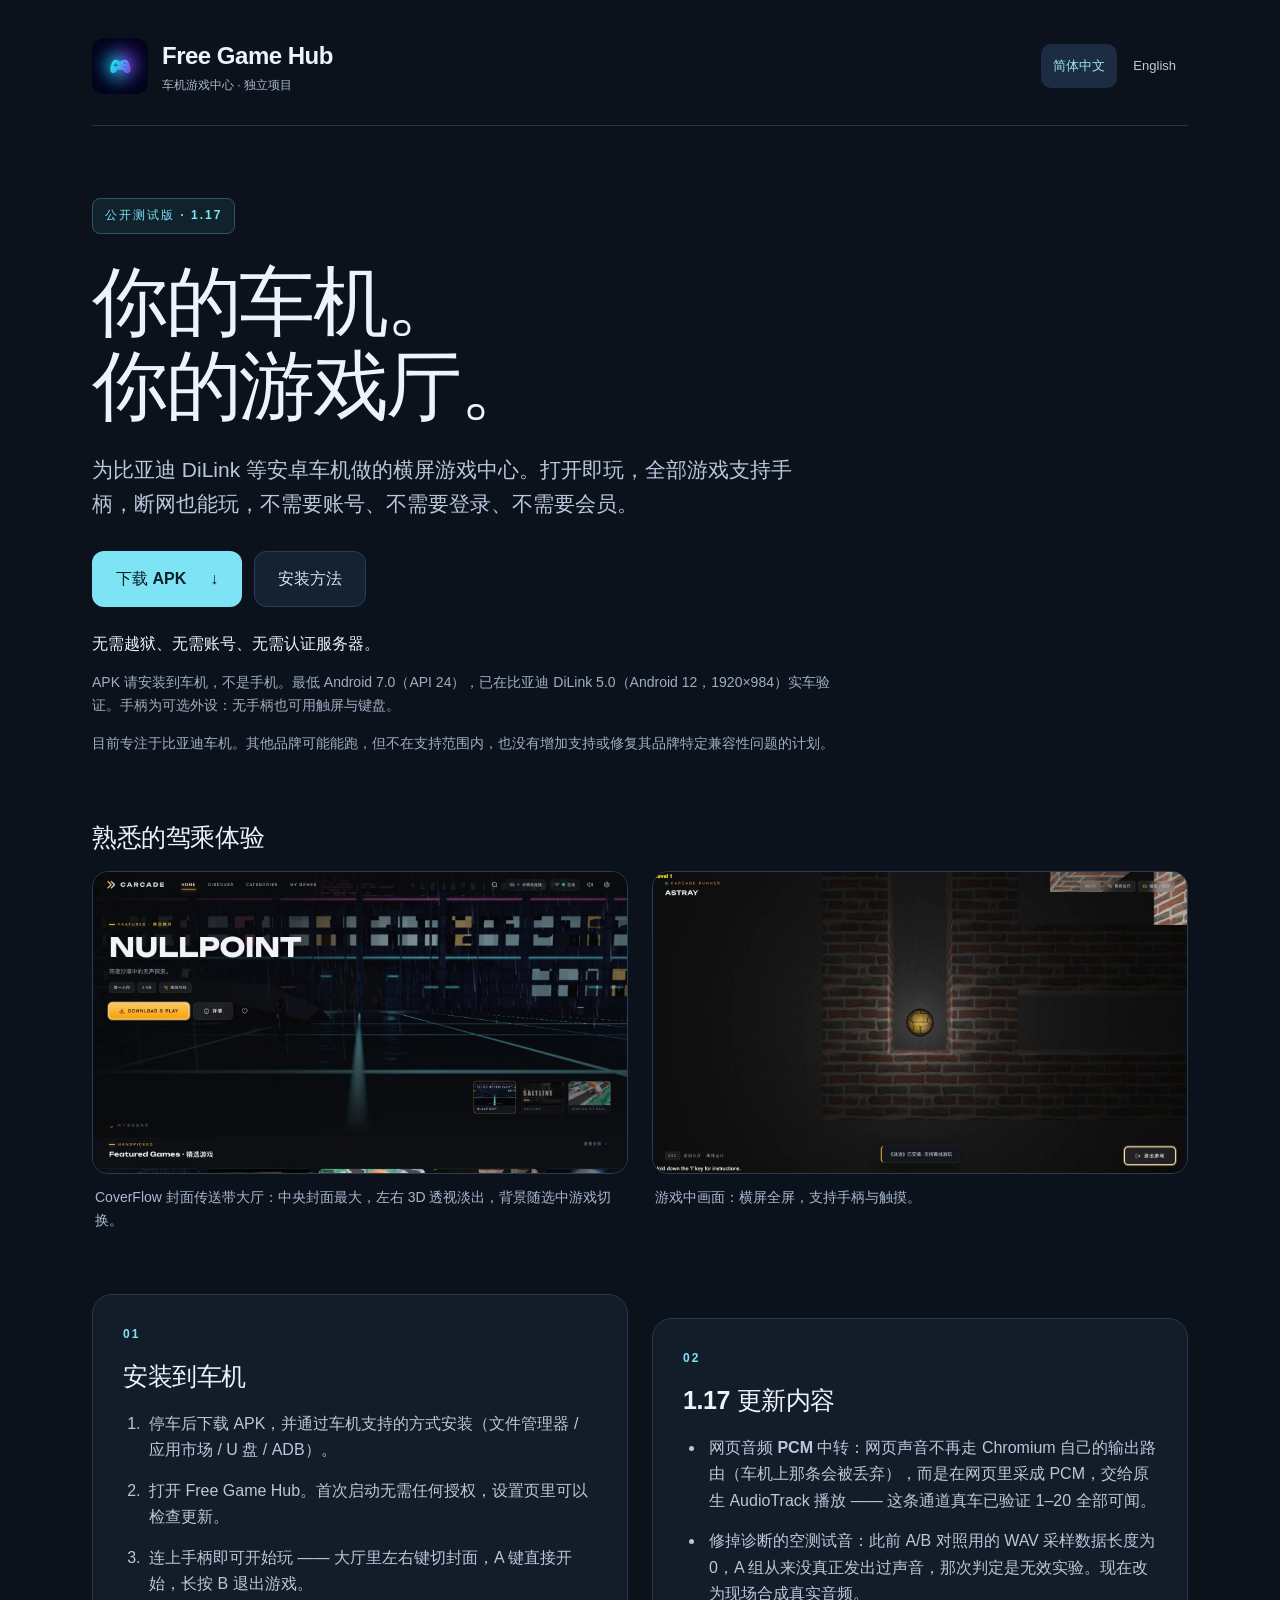
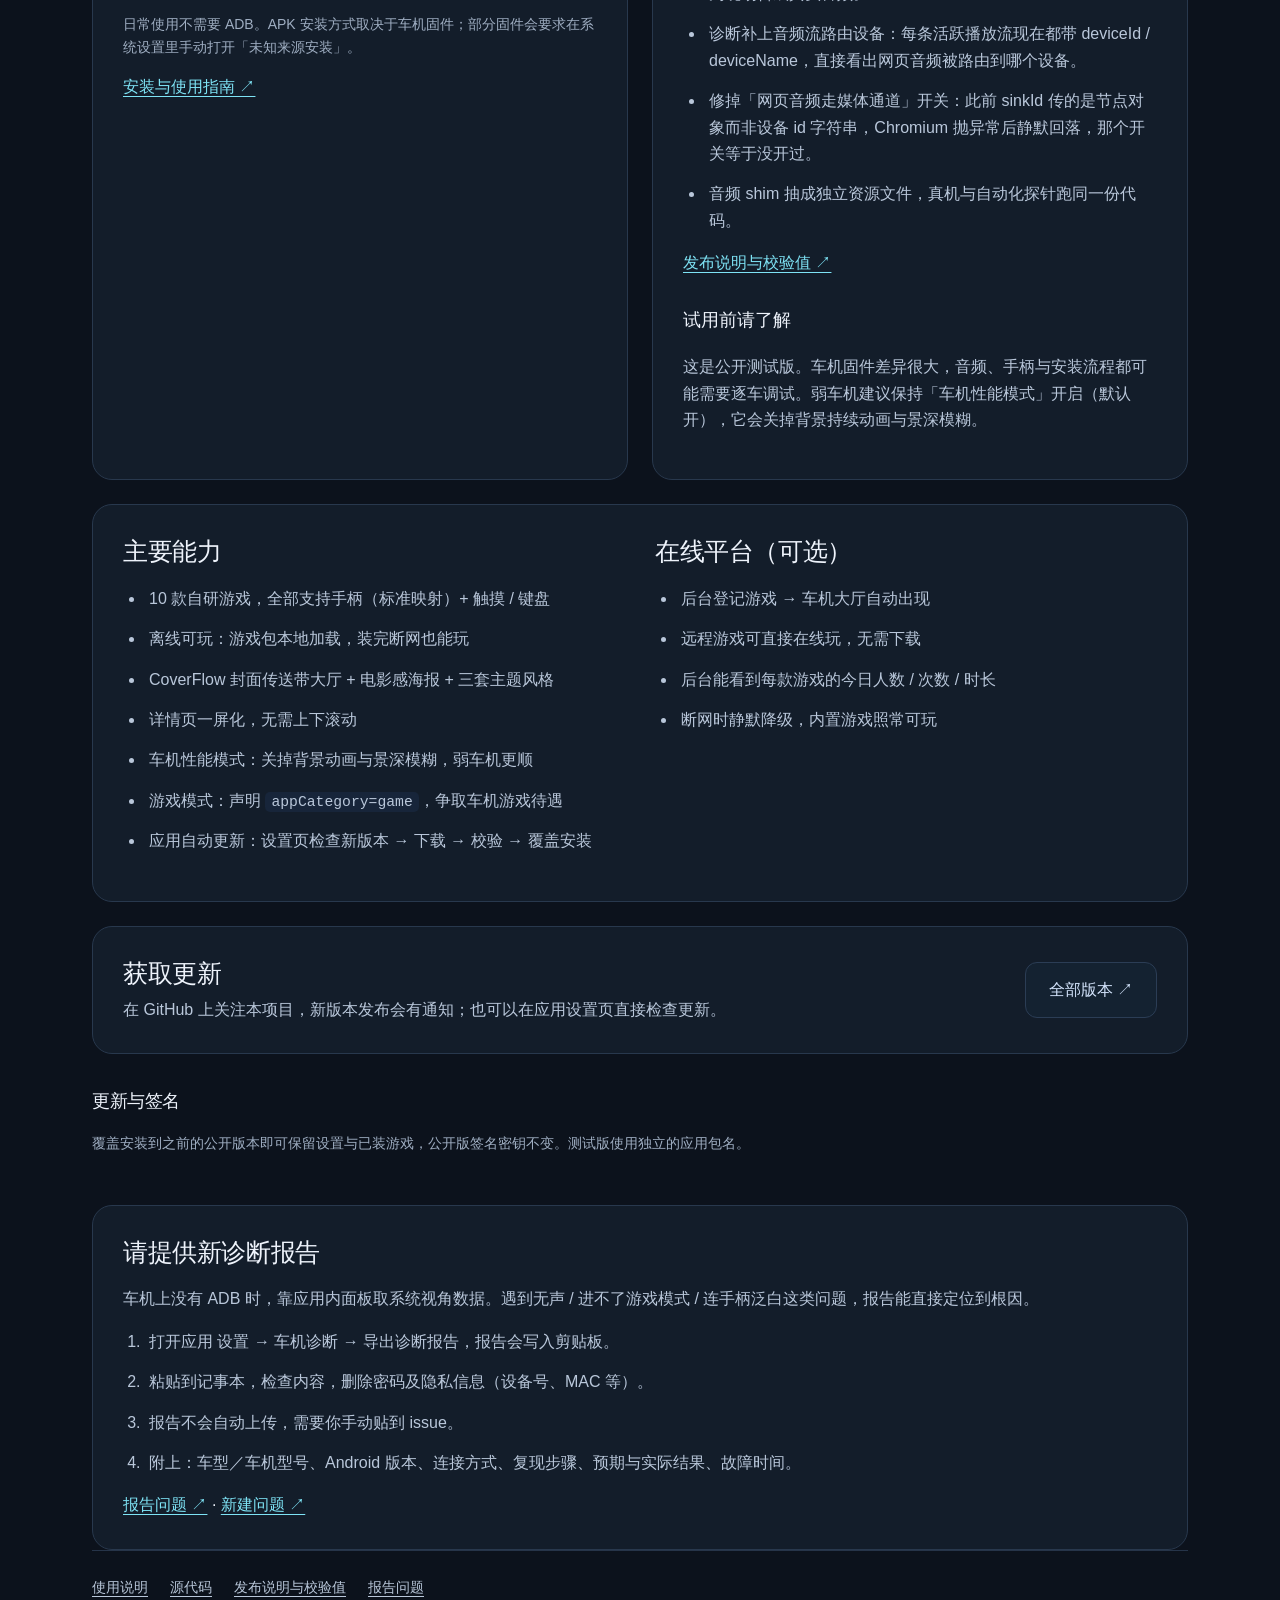
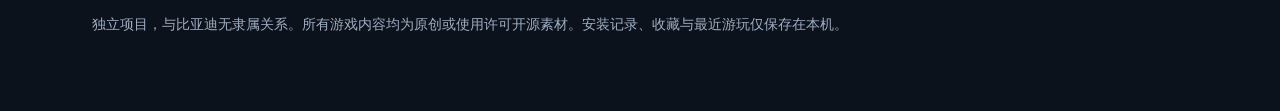
==== docs/index.html @ a425d10e "docs: 站点移到 docs/ 以启用 GitHub Pages（Pages 仅支持 / 或 /docs）" ====
<!doctype html>
<html lang="zh-Hans" dir="ltr">
<head>
<meta charset="utf-8">
<meta name="viewport" content="width=device-width,initial-scale=1">
<title>Free Game Hub · 车机游戏中心</title>
<meta name="description" content="Free Game Hub —— 比亚迪等安卓车机上的横屏游戏中心。打开即玩、全部支持手柄、离线可玩、无需登录。">
<meta name="theme-color" content="#0c121c">
<link rel="icon" href="assets/icon.png" type="image/png">
<link rel="stylesheet" href="assets/site.css">
<script src="assets/downloads.js" defer></script>
<link rel="canonical" href="https://hacksmo.github.io/free-game-hub/">
<meta property="og:title" content="Free Game Hub — 车机游戏中心">
<meta property="og:description" content="打开即玩。全部游戏支持手柄，离线可玩，无需账号。">
<meta property="og:image" content="https://hacksmo.github.io/free-game-hub/assets/lobby.webp">
<meta property="og:type" content="website">
</head>
<body><main>

<header>
  <a class="brand" href="./">
    <img src="assets/icon.png" width="56" height="56" alt="">
    <span><strong>Free Game Hub</strong><small>车机游戏中心 · 独立项目</small></span>
  </a>
  <nav class="languages" aria-label="语言">
    <a href="./" lang="zh-Hans" hreflang="zh-Hans" dir="auto" aria-current="page">简体中文</a>
    <a href="./en/" lang="en" hreflang="en" dir="auto">English</a>
  </nav>
</header>

<section class="hero">
  <div class="meta">
    <span class="badge">公开测试版 · <bdi id="ver">1.17</bdi></span>
  </div>
  <h1>你的车机。<br>你的游戏厅。</h1>
  <p class="intro">为比亚迪 DiLink 等安卓车机做的横屏游戏中心。打开即玩，全部游戏支持手柄，断网也能玩，不需要账号、不需要登录、不需要会员。</p>
  <div class="actions">
    <a class="button" id="dl" href="https://github.com/hacksmo/free-game-hub/releases/latest">下载 APK <span aria-hidden="true">↓</span></a>
    <a class="button secondary" href="#install">安装方法</a>
  </div>
  <p class="promise">无需越狱、无需账号、无需认证服务器。</p>
  <p class="note">APK 请安装到<strong>车机</strong>，不是手机。最低 Android 7.0（API 24），已在比亚迪 DiLink 5.0（Android 12，1920×984）实车验证。手柄为可选外设：无手柄也可用触屏与键盘。</p>
  <p class="note support-scope"><strong>目前专注于比亚迪车机。其他品牌可能能跑，但不在支持范围内，也没有增加支持或修复其品牌特定兼容性问题的计划。</strong></p>
</section>

<section class="gallery">
  <h2>熟悉的驾乘体验</h2>
  <div class="screens">
    <figure>
      <a href="assets/lobby.webp"><img src="assets/lobby.webp" width="1600" height="900" loading="lazy" alt="CoverFlow 封面传送带大厅：中央封面最大，左右 3D 透视淡出，背景随选中游戏切换。"></a>
      <figcaption>CoverFlow 封面传送带大厅：中央封面最大，左右 3D 透视淡出，背景随选中游戏切换。</figcaption>
    </figure>
    <figure>
      <a href="assets/game.webp"><img src="assets/game.webp" width="1600" height="900" loading="lazy" alt="游戏中画面：横屏全屏，支持手柄与触摸。"></a>
      <figcaption>游戏中画面：横屏全屏，支持手柄与触摸。</figcaption>
    </figure>
  </div>
</section>

<div class="grid">
  <section class="card" id="install">
    <span class="eyebrow">01</span>
    <h2>安装到车机</h2>
    <ol>
      <li>停车后下载 APK，并通过车机支持的方式安装（文件管理器 / 应用市场 / U 盘 / ADB）。</li>
      <li>打开 Free Game Hub。首次启动无需任何授权，设置页里可以检查更新。</li>
      <li>连上手柄即可开始玩 —— 大厅里左右键切封面，A 键直接开始，长按 B 退出游戏。</li>
    </ol>
    <p class="note">日常使用不需要 ADB。APK 安装方式取决于车机固件；部分固件会要求在系统设置里手动打开「未知来源安装」。</p>
    <a href="https://github.com/hacksmo/free-game-hub#下载与安装">安装与使用指南 ↗</a>
  </section>

  <section class="card">
    <span class="eyebrow">02</span>
    <h2>1.17 更新内容</h2>
    <ul>
      <li><strong>网页音频 PCM 中转</strong>：网页声音不再走 Chromium 自己的输出路由（车机上那条会被丢弃），而是在网页里采成 PCM，交给原生 AudioTrack 播放 —— 这条通道真车已验证 1–20 全部可闻。</li>
      <li><strong>修掉诊断的空测试音</strong>：此前 A/B 对照用的 WAV 采样数据长度为 0，A 组从来没真正发出过声音，那次判定是无效实验。现在改为现场合成真实音频。</li>
      <li><strong>诊断补上音频流路由设备</strong>：每条活跃播放流现在都带 deviceId / deviceName，直接看出网页音频被路由到哪个设备。</li>
      <li><strong>修掉「网页音频走媒体通道」开关</strong>：此前 sinkId 传的是节点对象而非设备 id 字符串，Chromium 抛异常后静默回落，那个开关等于没开过。</li>
      <li>音频 shim 抽成独立资源文件，真机与自动化探针跑同一份代码。</li>
    </ul>
    <a href="https://github.com/hacksmo/free-game-hub/releases/tag/v1.17">发布说明与校验值 ↗</a>
    <h3>试用前请了解</h3>
    <p>这是公开测试版。车机固件差异很大，音频、手柄与安装流程都可能需要逐车调试。弱车机建议保持「车机性能模式」开启（默认开），它会关掉背景持续动画与景深模糊。</p>
  </section>
</div>

<section class="card">
  <div class="grid2">
    <div>
      <h2>主要能力</h2>
      <ul>
        <li>10 款自研游戏，全部支持手柄（标准映射）+ 触摸 / 键盘</li>
        <li>离线可玩：游戏包本地加载，装完断网也能玩</li>
        <li>CoverFlow 封面传送带大厅 + 电影感海报 + 三套主题风格</li>
        <li>详情页一屏化，无需上下滚动</li>
        <li>车机性能模式：关掉背景动画与景深模糊，弱车机更顺</li>
        <li>游戏模式：声明 <code>appCategory=game</code>，争取车机游戏待遇</li>
        <li>应用自动更新：设置页检查新版本 → 下载 → 校验 → 覆盖安装</li>
      </ul>
    </div>
    <div>
      <h2>在线平台（可选）</h2>
      <ul>
        <li>后台登记游戏 → 车机大厅自动出现</li>
        <li>远程游戏可直接在线玩，无需下载</li>
        <li>后台能看到每款游戏的今日人数 / 次数 / 时长</li>
        <li>断网时静默降级，内置游戏照常可玩</li>
      </ul>
    </div>
  </div>
</section>

<section class="card updates">
  <div>
    <h2>获取更新</h2>
    <p>在 GitHub 上关注本项目，新版本发布会有通知；也可以在应用设置页直接检查更新。</p>
  </div>
  <a class="button secondary" href="https://github.com/hacksmo/free-game-hub/releases">全部版本 ↗</a>
</section>

<section class="signing">
  <h2>更新与签名</h2>
  <p>覆盖安装到之前的公开版本即可保留设置与已装游戏，公开版签名密钥不变。测试版使用独立的应用包名。</p>
</section>

<section class="card">
  <h2>请提供新诊断报告</h2>
  <p>车机上没有 ADB 时，靠应用内面板取系统视角数据。遇到无声 / 进不了游戏模式 / 连手柄泛白这类问题，报告能直接定位到根因。</p>
  <ol>
    <li>打开应用 <strong>设置 → 车机诊断 → 导出诊断报告</strong>，报告会写入剪贴板。</li>
    <li>粘贴到记事本，检查内容，<strong>删除密码及隐私信息</strong>（设备号、MAC 等）。</li>
    <li>报告不会自动上传，需要你手动贴到 issue。</li>
    <li>附上：车型／车机型号、Android 版本、连接方式、复现步骤、预期与实际结果、故障时间。</li>
  </ol>
  <a href="https://github.com/hacksmo/free-game-hub/issues">报告问题 ↗</a> · <a href="https://github.com/hacksmo/free-game-hub/issues/new">新建问题 ↗</a>
</section>

<footer>
  <nav>
    <a href="https://github.com/hacksmo/free-game-hub/blob/main/README.md">使用说明</a>
    <a href="https://github.com/hacksmo/free-game-hub">源代码</a>
    <a href="https://github.com/hacksmo/free-game-hub/releases/tag/v1.17">发布说明与校验值</a>
    <a href="https://github.com/hacksmo/free-game-hub/issues">报告问题</a>
  </nav>
  <p>独立项目，与比亚迪无隶属关系。所有游戏内容均为原创或使用许可开源素材。安装记录、收藏与最近游玩仅保存在本机。</p>
</footer>

</main></body></html>
---- docs/assets/site.css ----
/* Free Game Hub 站点样式 —— 参考 DiPlay 的深色单页风格，但配色走项目的霓虹街机主题。 */

:root {
  color-scheme: dark;
  font-family: Inter, -apple-system, BlinkMacSystemFont, "Segoe UI", "PingFang SC",
               "Microsoft YaHei", Arial, sans-serif;
  background: #0c121c;
  color: #eef3fb;
  font-synthesis: none;
}

* { box-sizing: border-box; }
html { scroll-behavior: smooth; }
body { margin: 0; line-height: 1.65; }

main { max-width: 1160px; margin: auto; padding: 36px 32px; }

a { color: #7ee3f5; text-underline-offset: 4px; }
a:focus-visible { outline: 3px solid #7ee3f5; outline-offset: 5px; }

/* ---- 页头 ---- */
header {
  display: flex; align-items: center; justify-content: space-between;
  gap: 24px; flex-wrap: wrap;
  padding-bottom: 30px; border-bottom: 1px solid #263449;
}
.brand { display: flex; align-items: center; gap: 14px; text-decoration: none; color: inherit; }
.brand img { border-radius: 12px; }
.brand strong { font-size: 24px; letter-spacing: -.5px; }
.brand small { display: block; color: #a8b7cb; font-size: 12px; }
.languages { display: flex; flex-wrap: wrap; gap: 4px; }
.languages a {
  font-size: 13px; min-height: 44px; display: flex; align-items: center;
  padding: 8px 12px; border-radius: 10px; text-decoration: none; color: #bdcadd;
}
.languages a[aria-current] { background: #1b2c43; color: #9fe8f7; }

/* ---- 首屏 ---- */
.hero { padding: 72px 0 52px; max-width: 850px; }
.badge, .eyebrow { font-size: 12px; font-weight: 700; letter-spacing: 2px; color: #7ee3f5; }
.badge { padding: 7px 12px; background: #10222c; border: 1px solid #2c5566; border-radius: 8px; }

h1 { font-size: clamp(40px, 6.5vw, 76px); line-height: 1.1; letter-spacing: -2.5px; margin: 26px 0; }
h2 { font-size: 25px; line-height: 1.3; letter-spacing: -.4px; margin: 0 0 18px; }
h3 { font-size: 18px; margin-top: 30px; }
.intro { font-size: 21px; line-height: 1.6; color: #b9c7db; max-width: 740px; }

.actions { display: flex; gap: 12px; flex-wrap: wrap; margin: 30px 0 24px; }
.button {
  display: inline-flex; align-items: center; justify-content: center; gap: 24px;
  background: #7ee3f5; color: #08222a; border: 1px solid transparent;
  border-radius: 12px; padding: 14px 23px; min-height: 52px;
  text-decoration: none; font-weight: 650;
}
.button:hover { background: #a2edfa; }
.button.secondary { background: #142231; border-color: #2b3d55; color: #d4e4fc; }
.button.secondary:hover { background: #1d3145; }

.promise { font-size: 16px; font-weight: 600; margin-bottom: 8px; }
.note { font-size: 14px; color: #9faec2; max-width: 760px; }
code {
  font-family: ui-monospace, Menlo, Consolas, monospace;
  font-size: .92em; background: #17253a; padding: 2px 6px; border-radius: 5px;
}

/* ---- 截图 ---- */
.gallery { margin-bottom: 50px; }
.screens { display: grid; grid-template-columns: 1fr 1fr; gap: 24px; }
figure { margin: 0; min-width: 0; }
figure img {
  width: 100%; height: auto; display: block;
  border: 1px solid #2c3d53; border-radius: 16px; background: #121b29;
}
figcaption { font-size: 14px; color: #a8b8ce; padding: 12px 3px; }

/* ---- 卡片 ---- */
.grid { display: grid; grid-template-columns: 1fr 1fr; gap: 24px; }
.grid2 { display: grid; grid-template-columns: 1fr 1fr; gap: 30px; }
.card { background: #131d2a; border: 1px solid #28384d; border-radius: 20px; padding: 30px; }
.card + .card, .grid + .card, .card + .grid { margin-top: 24px; }
.eyebrow { display: block; margin-bottom: 16px; }

li { padding-inline-start: 4px; margin-bottom: 14px; }
ol, ul { padding-inline-start: 22px; color: #b9c7da; }
.card p { color: #b9c7da; }
.card p.note { color: #9faec2; }
/* 完整诊断 URL 在窄屏也要能读 */
.card p { overflow-wrap: anywhere; }

/* ---- 更新条 ---- */
.updates { display: flex; align-items: center; justify-content: space-between; gap: 28px; margin-top: 24px; }
.updates h2 { margin-bottom: 8px; }
.updates p { margin: 0; }
.updates .button { flex-shrink: 0; }

/* ---- 签名与页脚 ---- */
.signing { padding: 36px 0; max-width: 900px; }
.signing h2 { font-size: 18px; }
.signing p, footer { font-size: 14px; color: #9faec2; }
footer { border-top: 1px solid #263449; padding: 25px 0; }
footer nav { display: flex; flex-wrap: wrap; gap: 22px; }
footer a { color: #b9c7da; }

/* ---- 版本号旁的下载量 ---- */
.meta { display: flex; flex-wrap: wrap; align-items: center; gap: 10px; }
.downloads {
  font-size: 13px; color: #b9c7db; padding: 6px 12px;
  border: 1px solid #263449; border-radius: 8px;
}
.downloads bdi { color: #eef3fb; font-weight: 700; font-variant-numeric: tabular-nums; }

@media (max-width: 700px) {
  main { padding: 24px 20px; }
  .hero { padding: 42px 0 30px; }
  h1 { letter-spacing: -1px; }
  .intro { font-size: 18px; }
  .screens, .grid, .grid2 { grid-template-columns: 1fr; }
  .card { padding: 24px; }
  .updates { align-items: flex-start; flex-direction: column; }
  header { gap: 18px; }
  .languages a { padding: 8px 10px; }
  .gallery { margin-bottom: 32px; }
}

@media (prefers-reduced-motion: reduce) {
  html { scroll-behavior: auto; }
}
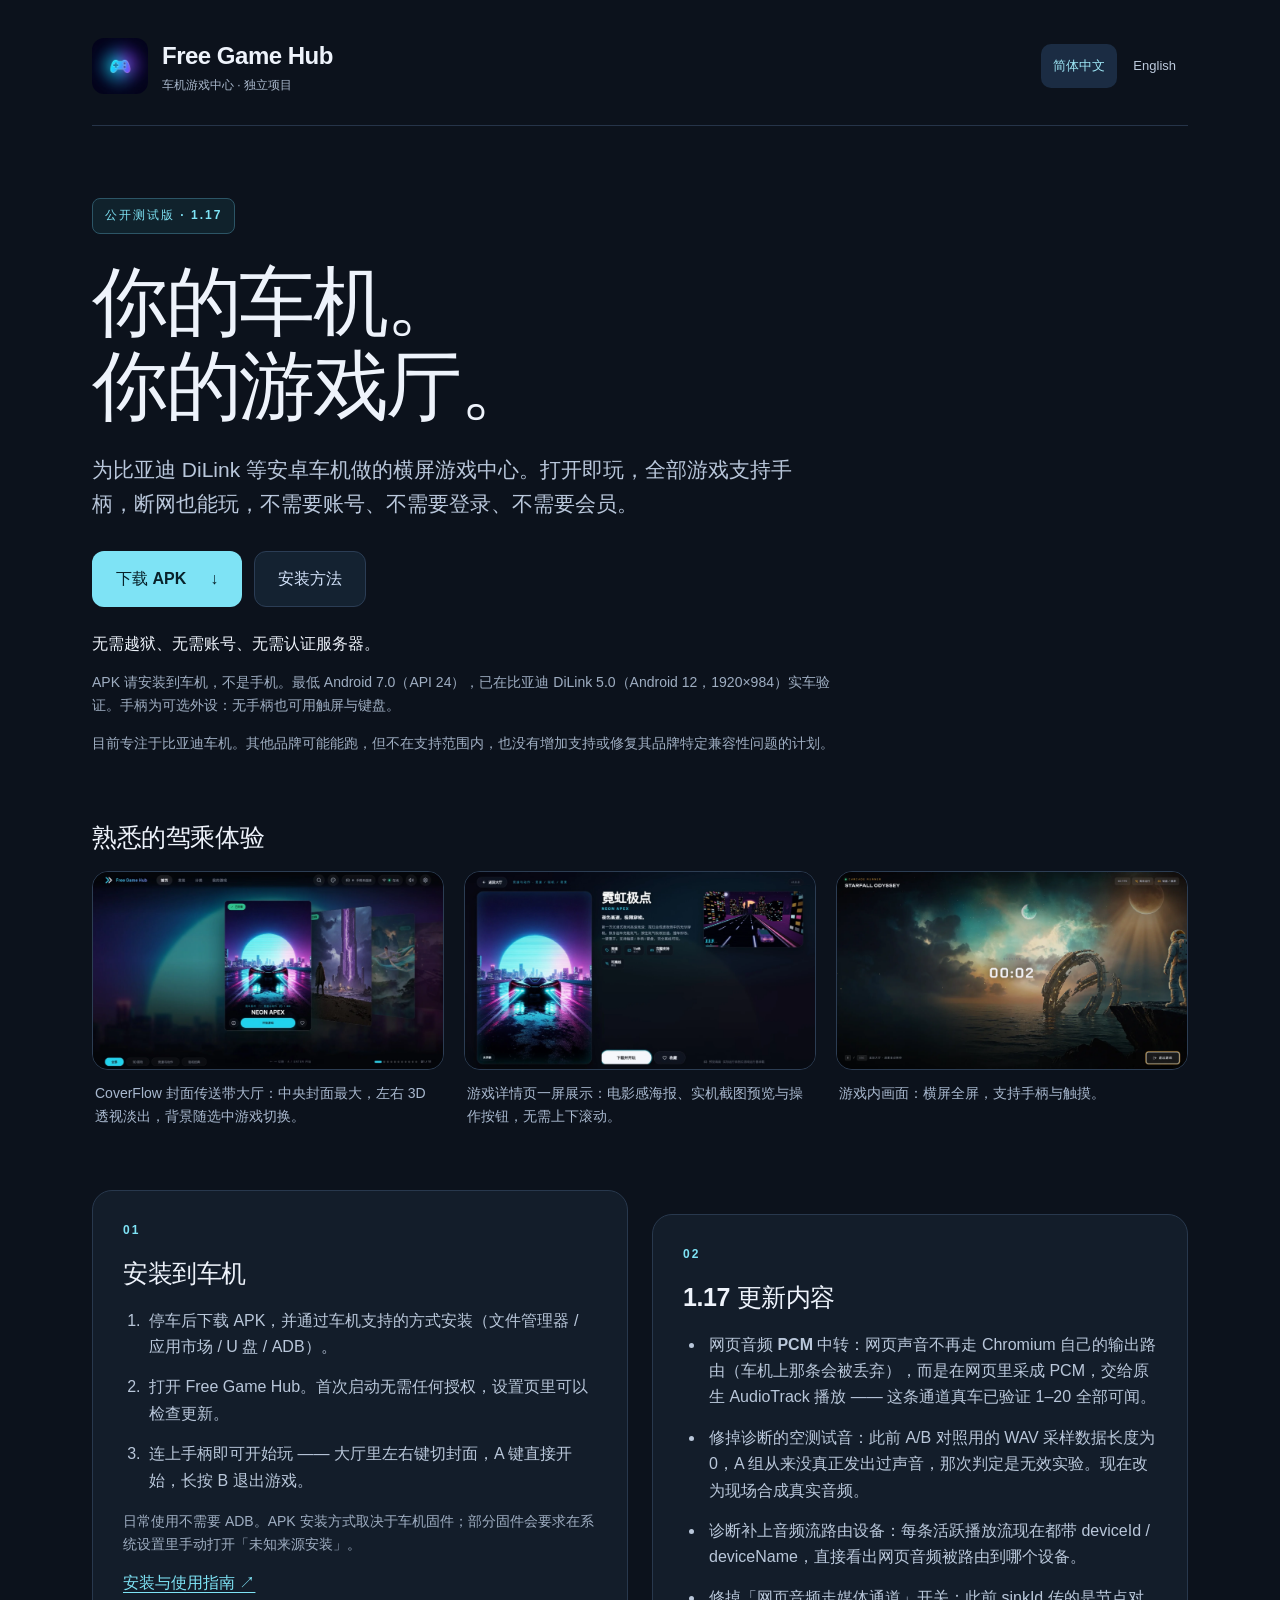
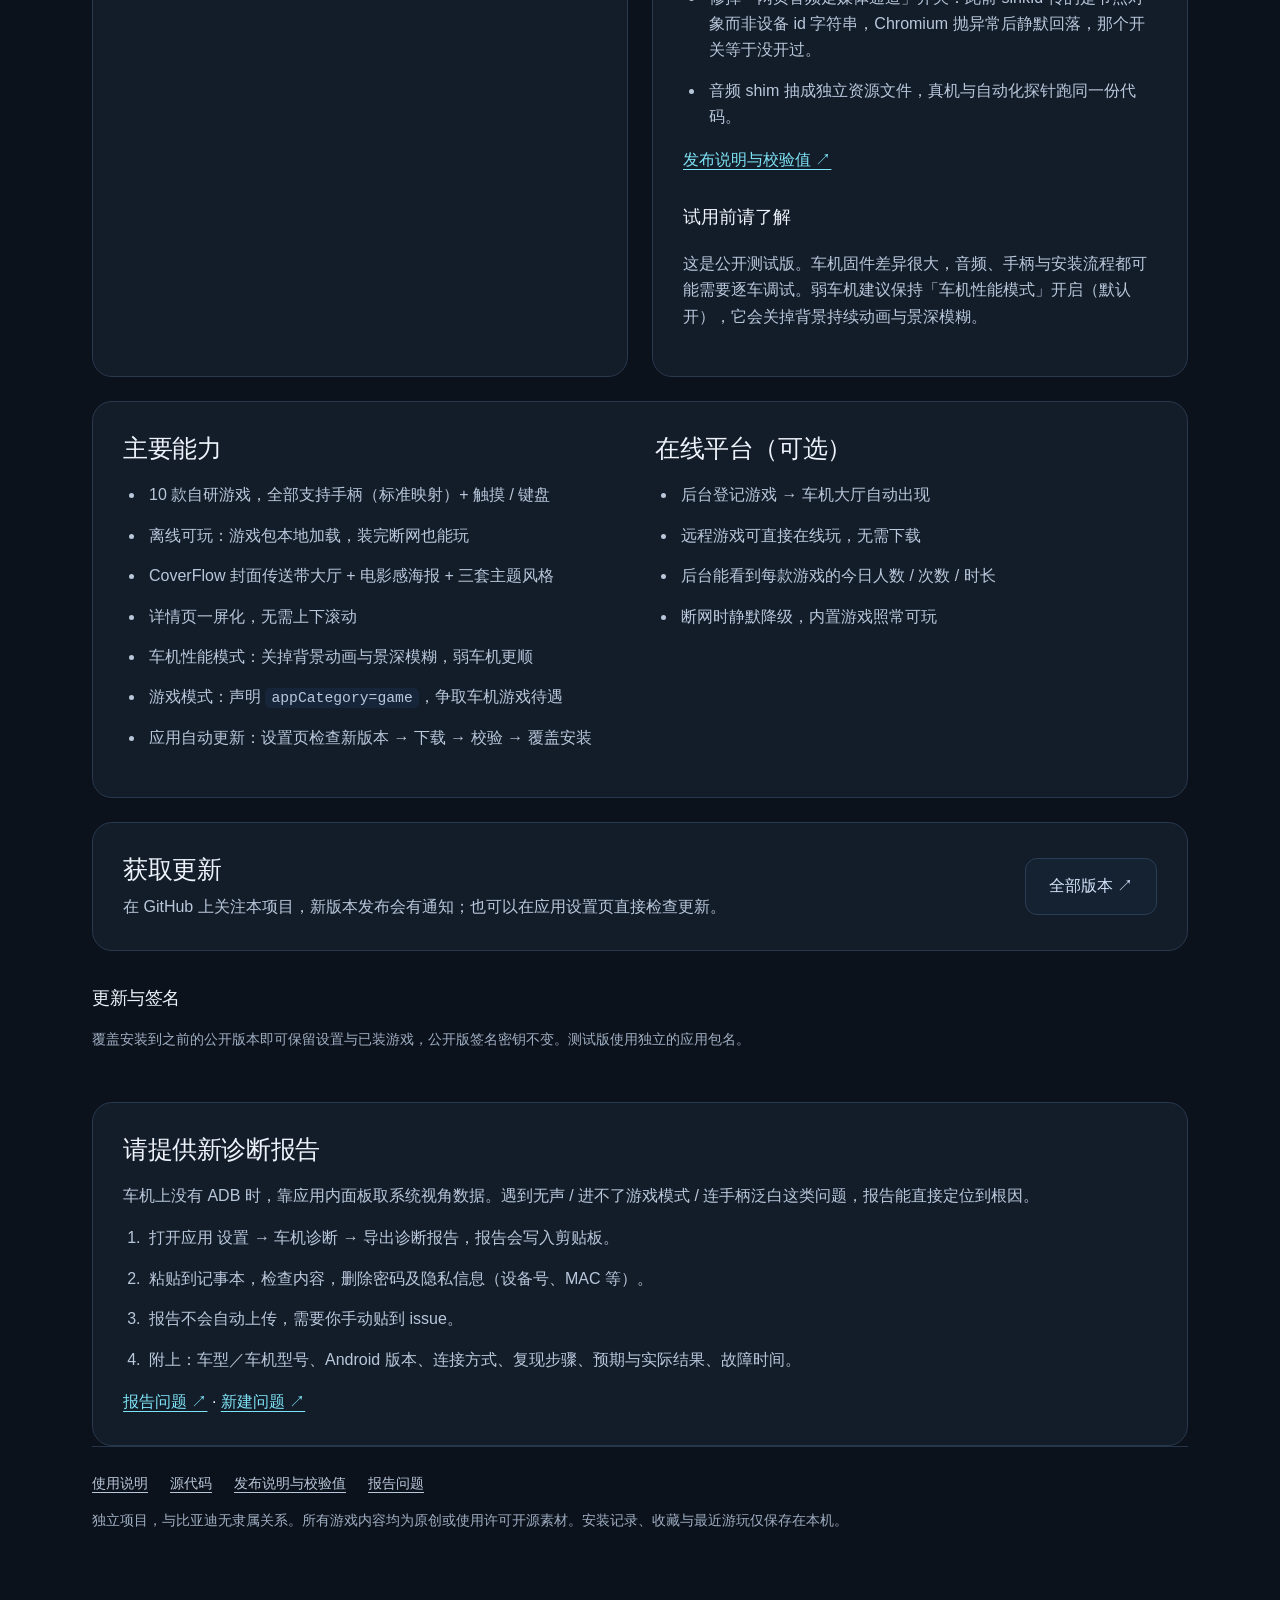
==== commit 24d15ab5: "docs(站点): 换成最漂亮的三张实机图（大厅传送带/霓虹极点详情页/游戏内画面） - 大厅改用 v16-lobby-neon：NEON APEX 中央封面 + 两侧 3D 透视 + 背景光晕 - " ====
--- a/docs/index.html
+++ b/docs/index.html
@@ -47,12 +47,16 @@
   <h2>熟悉的驾乘体验</h2>
   <div class="screens">
     <figure>
-      <a href="assets/lobby.webp"><img src="assets/lobby.webp" width="1600" height="900" loading="lazy" alt="CoverFlow 封面传送带大厅：中央封面最大，左右 3D 透视淡出，背景随选中游戏切换。"></a>
+      <a href="assets/lobby.webp"><img src="assets/lobby.webp" width="1800" height="1013" loading="lazy" alt="CoverFlow 封面传送带大厅：中央封面最大，左右 3D 透视淡出，背景随选中游戏切换。"></a>
       <figcaption>CoverFlow 封面传送带大厅：中央封面最大，左右 3D 透视淡出，背景随选中游戏切换。</figcaption>
     </figure>
     <figure>
-      <a href="assets/game.webp"><img src="assets/game.webp" width="1600" height="900" loading="lazy" alt="游戏中画面：横屏全屏，支持手柄与触摸。"></a>
-      <figcaption>游戏中画面：横屏全屏，支持手柄与触摸。</figcaption>
+      <a href="assets/detail.webp"><img src="assets/detail.webp" width="1800" height="1013" loading="lazy" alt="游戏详情页一屏展示：电影感海报、实机截图预览与操作按钮，无需上下滚动。"></a>
+      <figcaption>游戏详情页一屏展示：电影感海报、实机截图预览与操作按钮，无需上下滚动。</figcaption>
+    </figure>
+    <figure>
+      <a href="assets/game.webp"><img src="assets/game.webp" width="1800" height="1013" loading="lazy" alt="游戏内画面：横屏全屏，支持手柄与触摸。"></a>
+      <figcaption>游戏内画面：横屏全屏，支持手柄与触摸。</figcaption>
     </figure>
   </div>
 </section>
--- a/docs/assets/site.css
+++ b/docs/assets/site.css
@@ -65,7 +65,8 @@
 
 /* ---- 截图 ---- */
 .gallery { margin-bottom: 50px; }
-.screens { display: grid; grid-template-columns: 1fr 1fr; gap: 24px; }
+/* 三张图并排：大厅 / 详情页 / 游戏内 */
+.screens { display: grid; grid-template-columns: repeat(3, 1fr); gap: 20px; }
 figure { margin: 0; min-width: 0; }
 figure img {
   width: 100%; height: auto; display: block;
@@ -109,6 +110,12 @@
 }
 .downloads bdi { color: #eef3fb; font-weight: 700; font-variant-numeric: tabular-nums; }
 
+/* 中屏：截图改两列（大厅那张仍占满整行，它是主视觉） */
+@media (max-width: 980px) {
+  .screens { grid-template-columns: 1fr 1fr; }
+  .screens figure:first-child { grid-column: 1 / -1; }
+}
+
 @media (max-width: 700px) {
   main { padding: 24px 20px; }
   .hero { padding: 42px 0 30px; }
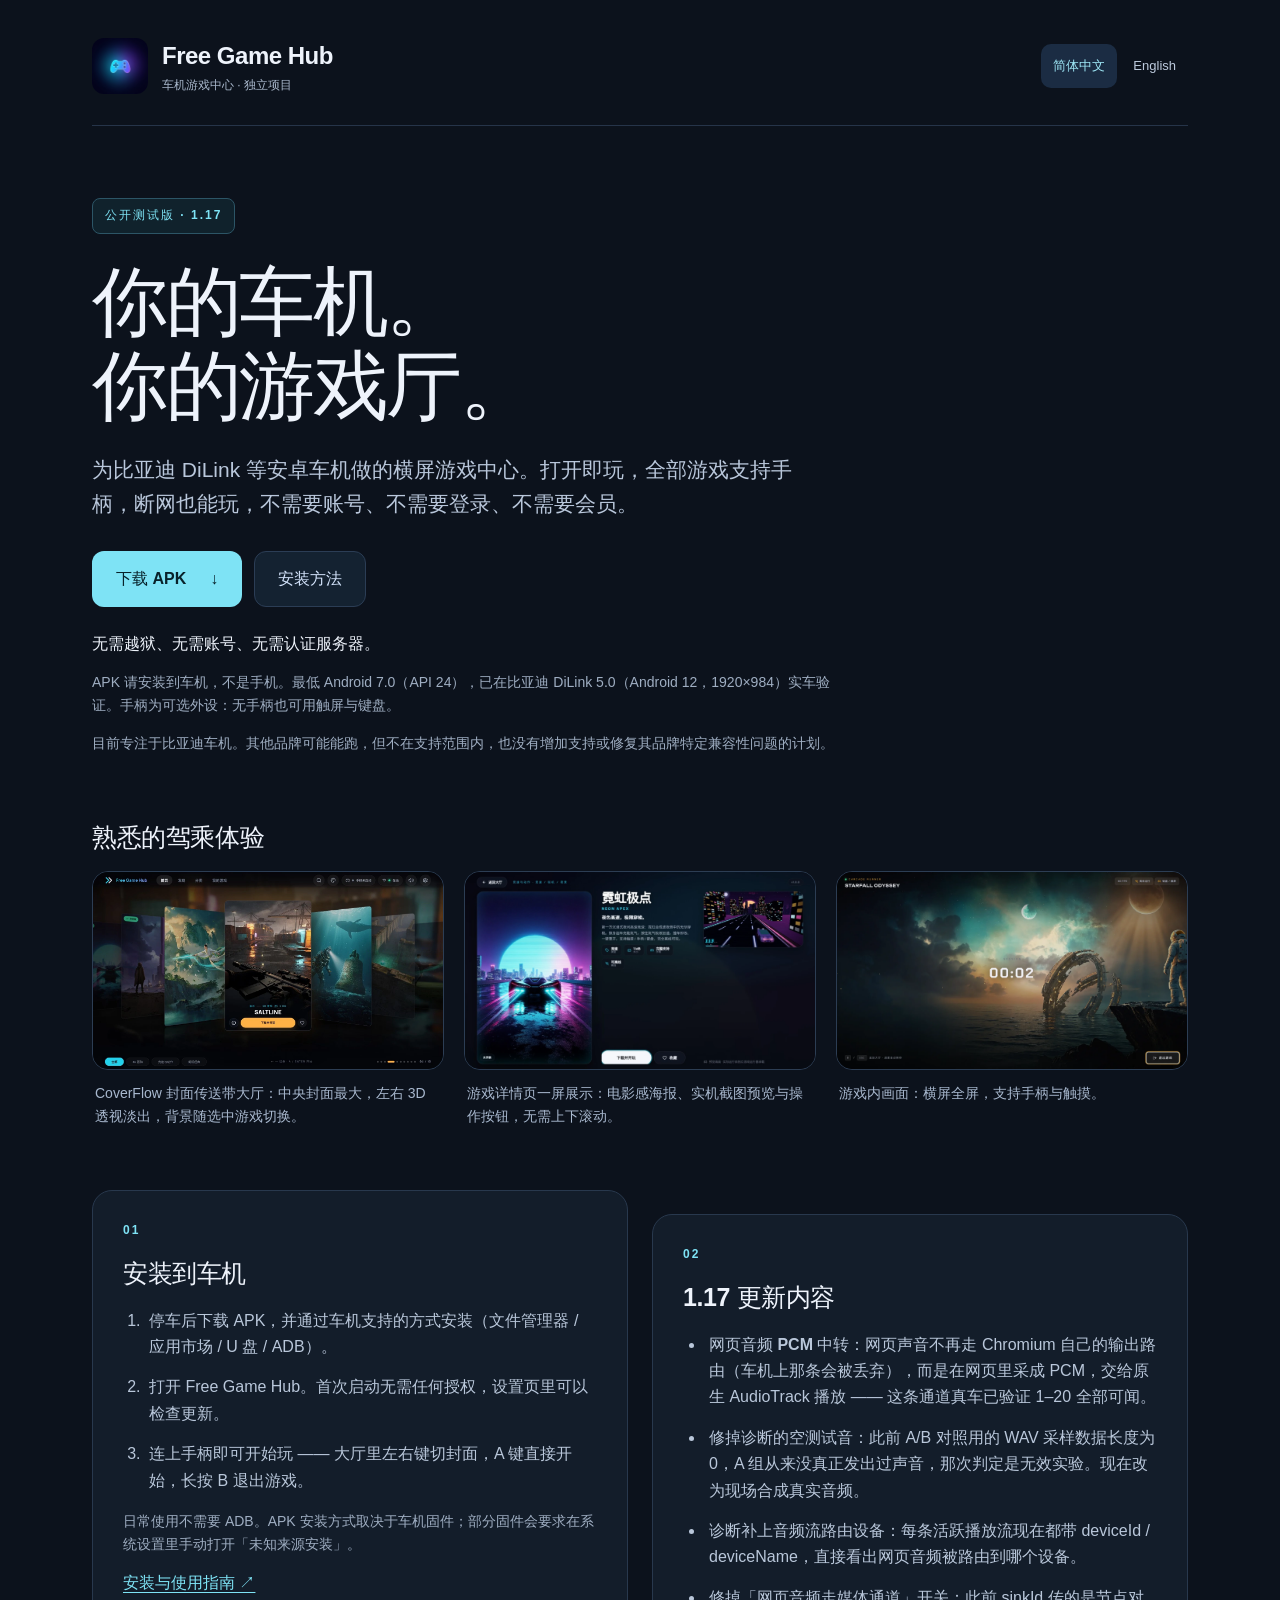
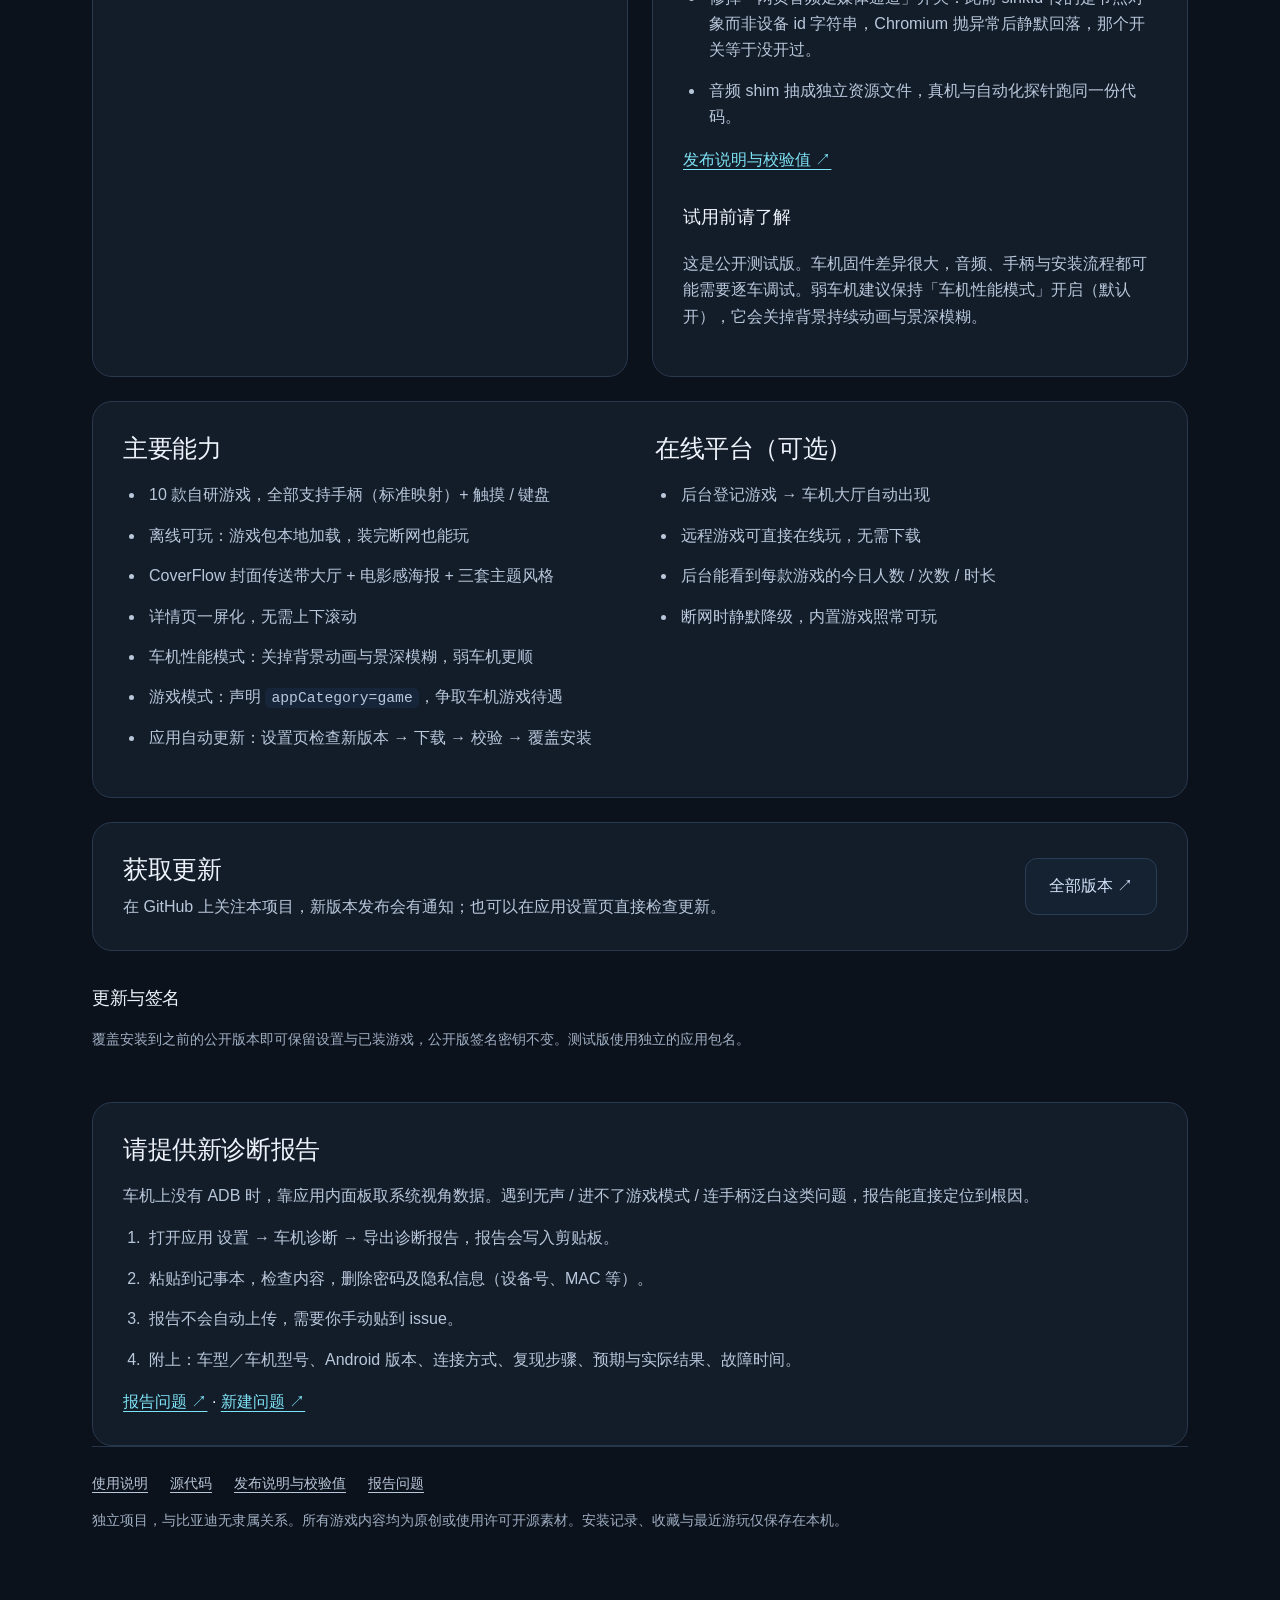
==== commit 2a65fc67: "docs(站点): 大厅图换成中心卡片居中、左右对称的 CoverFlow 构图 原图 NEON APEX 偏左，右侧卡片多、左侧空，视觉不平衡。 改用 cf-switched：SALTLINE 正中" ====
--- a/docs/index.html
+++ b/docs/index.html
@@ -47,7 +47,7 @@
   <h2>熟悉的驾乘体验</h2>
   <div class="screens">
     <figure>
-      <a href="assets/lobby.webp"><img src="assets/lobby.webp" width="1800" height="1013" loading="lazy" alt="CoverFlow 封面传送带大厅：中央封面最大，左右 3D 透视淡出，背景随选中游戏切换。"></a>
+      <a href="assets/lobby.webp"><img src="assets/lobby.webp" width="1280" height="720" loading="lazy" alt="CoverFlow 封面传送带大厅：中央封面最大，左右 3D 透视淡出，背景随选中游戏切换。"></a>
       <figcaption>CoverFlow 封面传送带大厅：中央封面最大，左右 3D 透视淡出，背景随选中游戏切换。</figcaption>
     </figure>
     <figure>
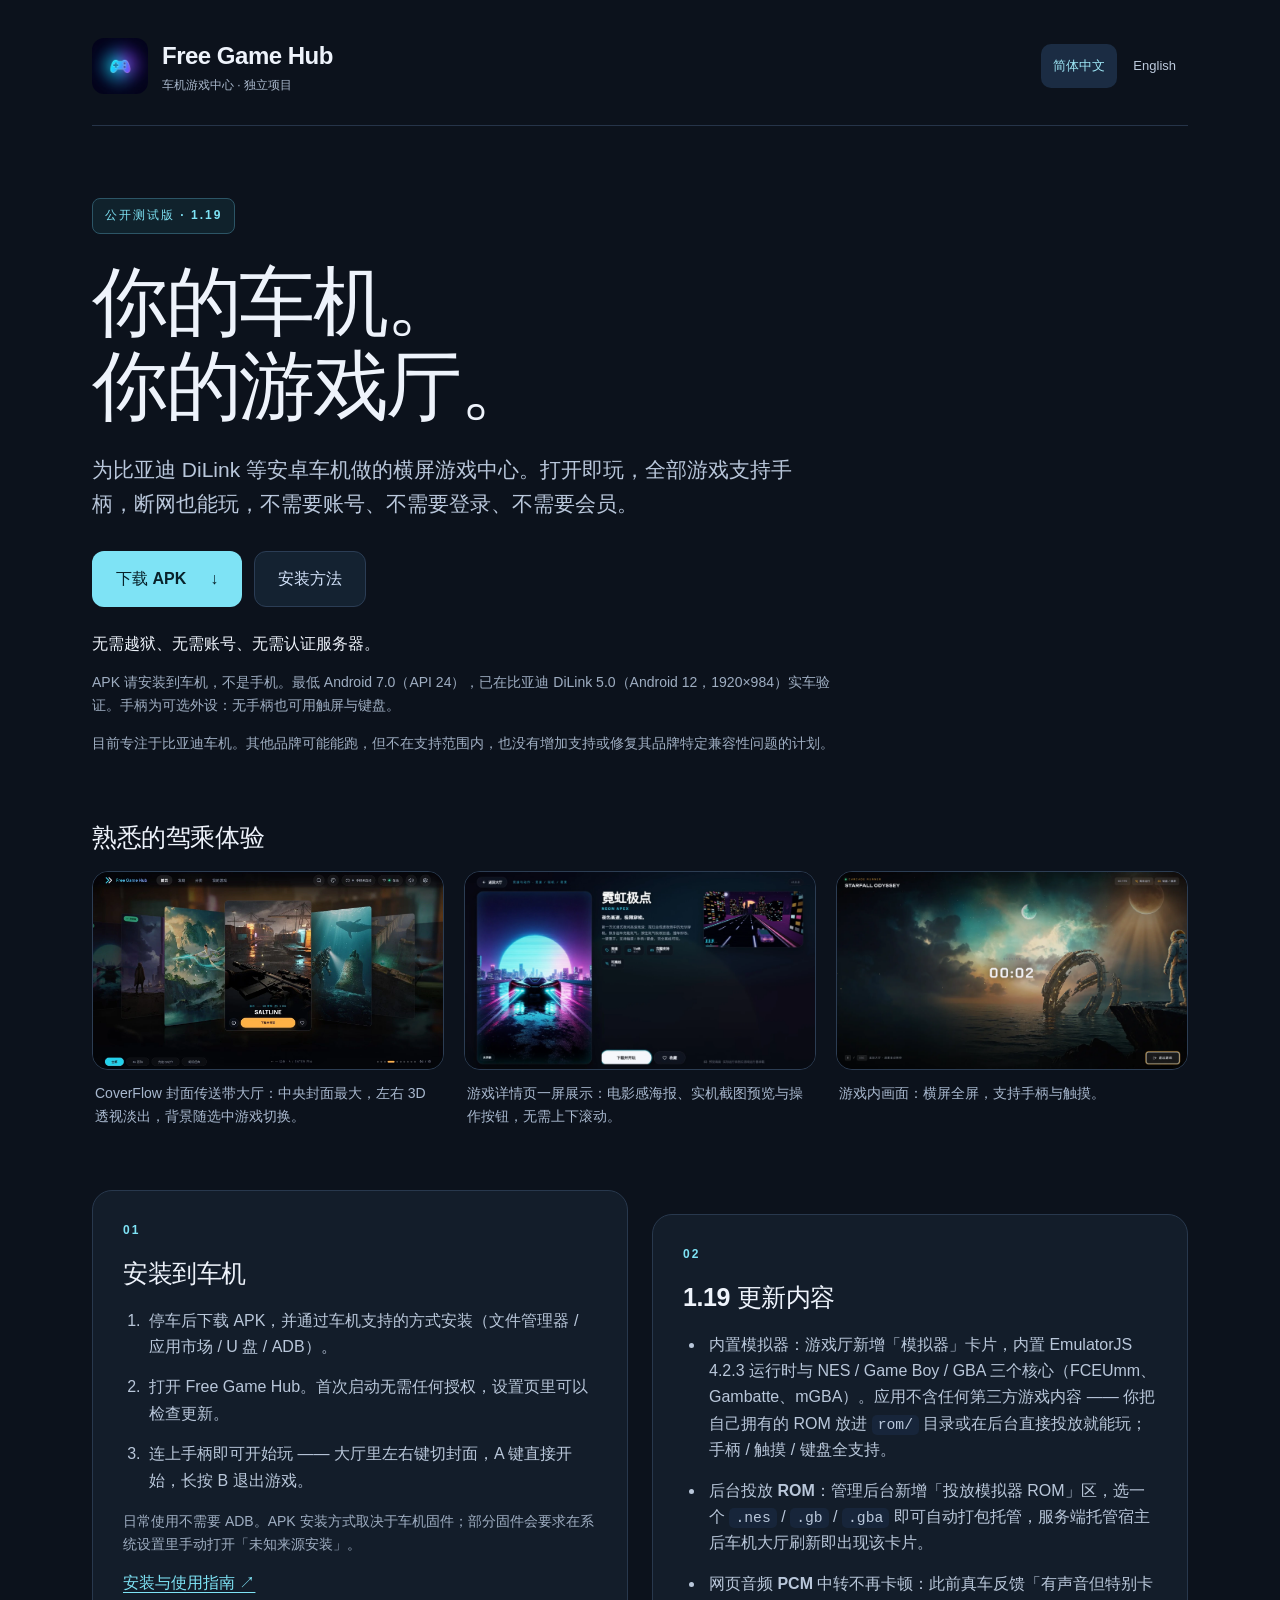
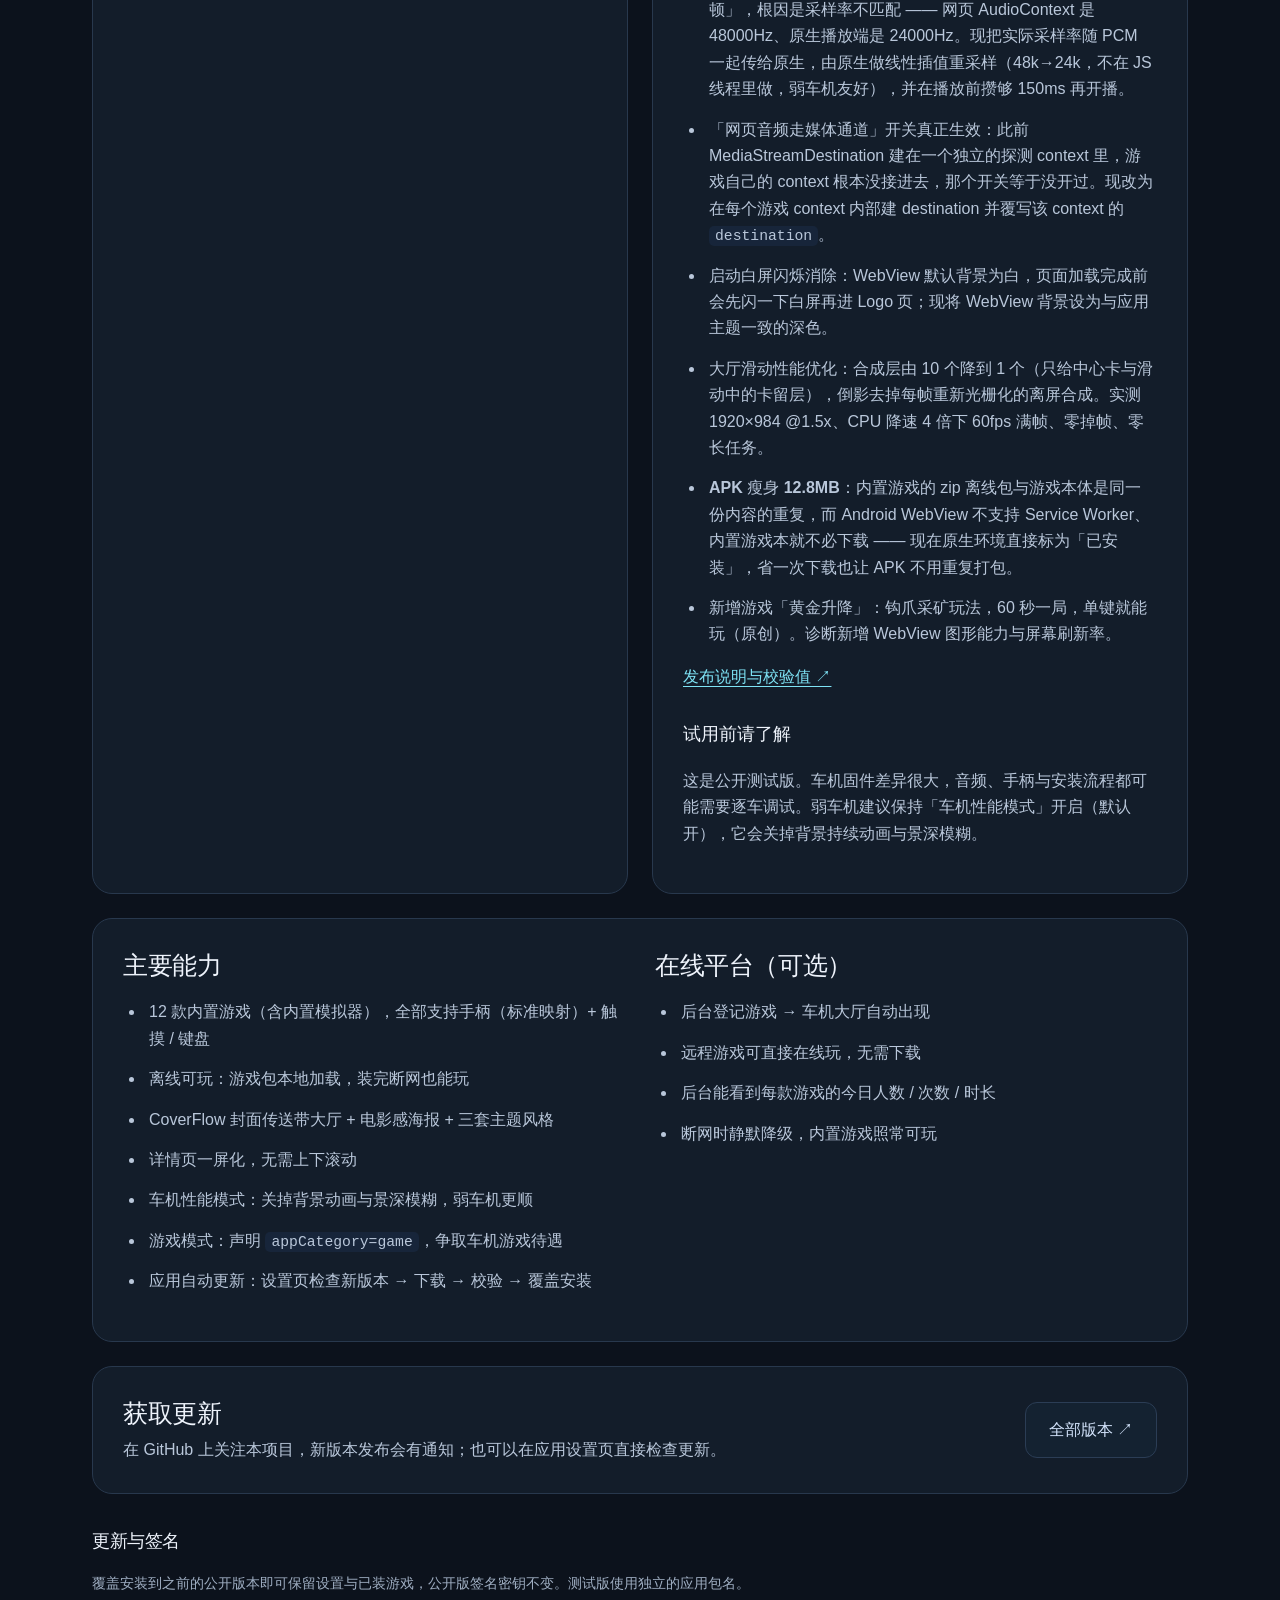
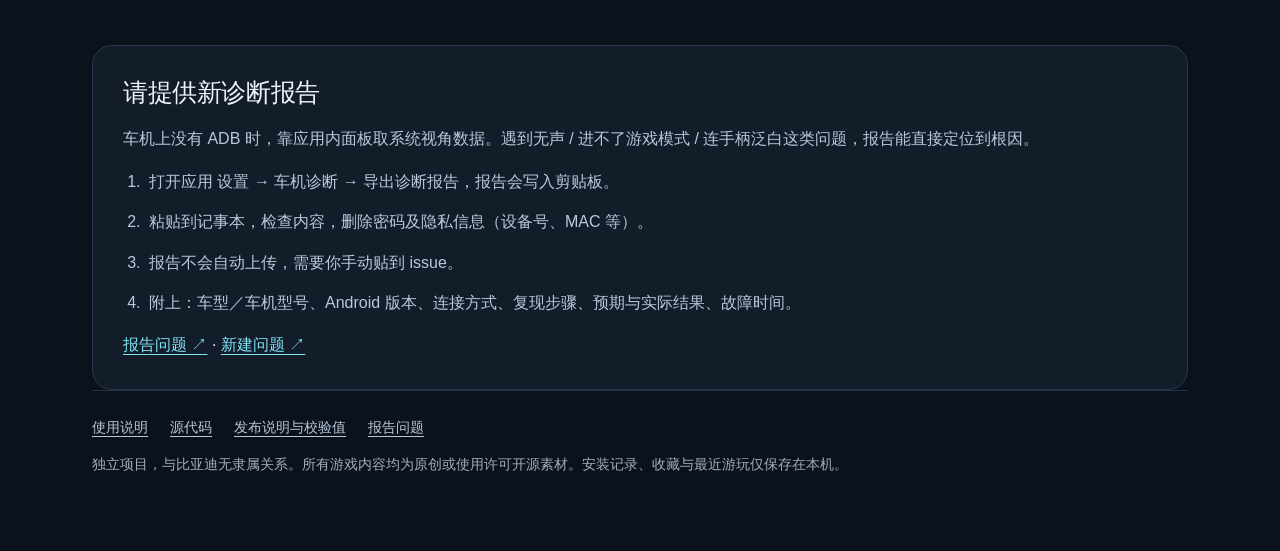
==== commit 77ed9376: "docs: V1.19 内置模拟器 + 音频卡顿修复 + 站点与校验和同步 - 文档站（中/英）更新到 1.19：内置模拟器、PCM 中转采样率对齐、媒体通道开关   真正生效、启动白屏消除、大厅合成" ====
--- a/docs/index.html
+++ b/docs/index.html
@@ -30,7 +30,7 @@
 
 <section class="hero">
   <div class="meta">
-    <span class="badge">公开测试版 · <bdi id="ver">1.17</bdi></span>
+    <span class="badge">公开测试版 · <bdi id="ver">1.19</bdi></span>
   </div>
   <h1>你的车机。<br>你的游戏厅。</h1>
   <p class="intro">为比亚迪 DiLink 等安卓车机做的横屏游戏中心。打开即玩，全部游戏支持手柄，断网也能玩，不需要账号、不需要登录、不需要会员。</p>
@@ -76,15 +76,18 @@
 
   <section class="card">
     <span class="eyebrow">02</span>
-    <h2>1.17 更新内容</h2>
+    <h2>1.19 更新内容</h2>
     <ul>
-      <li><strong>网页音频 PCM 中转</strong>：网页声音不再走 Chromium 自己的输出路由（车机上那条会被丢弃），而是在网页里采成 PCM，交给原生 AudioTrack 播放 —— 这条通道真车已验证 1–20 全部可闻。</li>
-      <li><strong>修掉诊断的空测试音</strong>：此前 A/B 对照用的 WAV 采样数据长度为 0，A 组从来没真正发出过声音，那次判定是无效实验。现在改为现场合成真实音频。</li>
-      <li><strong>诊断补上音频流路由设备</strong>：每条活跃播放流现在都带 deviceId / deviceName，直接看出网页音频被路由到哪个设备。</li>
-      <li><strong>修掉「网页音频走媒体通道」开关</strong>：此前 sinkId 传的是节点对象而非设备 id 字符串，Chromium 抛异常后静默回落，那个开关等于没开过。</li>
-      <li>音频 shim 抽成独立资源文件，真机与自动化探针跑同一份代码。</li>
+      <li><strong>内置模拟器</strong>：游戏厅新增「模拟器」卡片，内置 EmulatorJS 4.2.3 运行时与 NES / Game Boy / GBA 三个核心（FCEUmm、Gambatte、mGBA）。<strong>应用不含任何第三方游戏内容</strong> —— 你把自己拥有的 ROM 放进 <code>rom/</code> 目录或在后台直接投放就能玩；手柄 / 触摸 / 键盘全支持。</li>
+      <li><strong>后台投放 ROM</strong>：管理后台新增「投放模拟器 ROM」区，选一个 <code>.nes</code> / <code>.gb</code> / <code>.gba</code> 即可自动打包托管，服务端托管宿主后车机大厅刷新即出现该卡片。</li>
+      <li><strong>网页音频 PCM 中转不再卡顿</strong>：此前真车反馈「有声音但特别卡顿」，根因是采样率不匹配 —— 网页 AudioContext 是 48000Hz、原生播放端是 24000Hz。现把实际采样率随 PCM 一起传给原生，由原生做线性插值重采样（48k→24k，不在 JS 线程里做，弱车机友好），并在播放前攒够 150ms 再开播。</li>
+      <li><strong>「网页音频走媒体通道」开关真正生效</strong>：此前 MediaStreamDestination 建在一个独立的探测 context 里，游戏自己的 context 根本没接进去，那个开关等于没开过。现改为在每个游戏 context 内部建 destination 并覆写该 context 的 <code>destination</code>。</li>
+      <li><strong>启动白屏闪烁消除</strong>：WebView 默认背景为白，页面加载完成前会先闪一下白屏再进 Logo 页；现将 WebView 背景设为与应用主题一致的深色。</li>
+      <li><strong>大厅滑动性能优化</strong>：合成层由 10 个降到 1 个（只给中心卡与滑动中的卡留层），倒影去掉每帧重新光栅化的离屏合成。实测 1920×984 @1.5x、CPU 降速 4 倍下 60fps 满帧、零掉帧、零长任务。</li>
+      <li><strong>APK 瘦身 12.8MB</strong>：内置游戏的 zip 离线包与游戏本体是同一份内容的重复，而 Android WebView 不支持 Service Worker、内置游戏本就不必下载 —— 现在原生环境直接标为「已安装」，省一次下载也让 APK 不用重复打包。</li>
+      <li>新增游戏「黄金升降」：钩爪采矿玩法，60 秒一局，单键就能玩（原创）。诊断新增 WebView 图形能力与屏幕刷新率。</li>
     </ul>
-    <a href="https://github.com/hacksmo/free-game-hub/releases/tag/v1.17">发布说明与校验值 ↗</a>
+    <a href="https://github.com/hacksmo/free-game-hub/releases/tag/v1.19">发布说明与校验值 ↗</a>
     <h3>试用前请了解</h3>
     <p>这是公开测试版。车机固件差异很大，音频、手柄与安装流程都可能需要逐车调试。弱车机建议保持「车机性能模式」开启（默认开），它会关掉背景持续动画与景深模糊。</p>
   </section>
@@ -95,7 +98,7 @@
     <div>
       <h2>主要能力</h2>
       <ul>
-        <li>10 款自研游戏，全部支持手柄（标准映射）+ 触摸 / 键盘</li>
+        <li>12 款内置游戏（含内置模拟器），全部支持手柄（标准映射）+ 触摸 / 键盘</li>
         <li>离线可玩：游戏包本地加载，装完断网也能玩</li>
         <li>CoverFlow 封面传送带大厅 + 电影感海报 + 三套主题风格</li>
         <li>详情页一屏化，无需上下滚动</li>
@@ -145,7 +148,7 @@
   <nav>
     <a href="https://github.com/hacksmo/free-game-hub/blob/main/README.md">使用说明</a>
     <a href="https://github.com/hacksmo/free-game-hub">源代码</a>
-    <a href="https://github.com/hacksmo/free-game-hub/releases/tag/v1.17">发布说明与校验值</a>
+    <a href="https://github.com/hacksmo/free-game-hub/releases/tag/v1.19">发布说明与校验值</a>
     <a href="https://github.com/hacksmo/free-game-hub/issues">报告问题</a>
   </nav>
   <p>独立项目，与比亚迪无隶属关系。所有游戏内容均为原创或使用许可开源素材。安装记录、收藏与最近游玩仅保存在本机。</p>
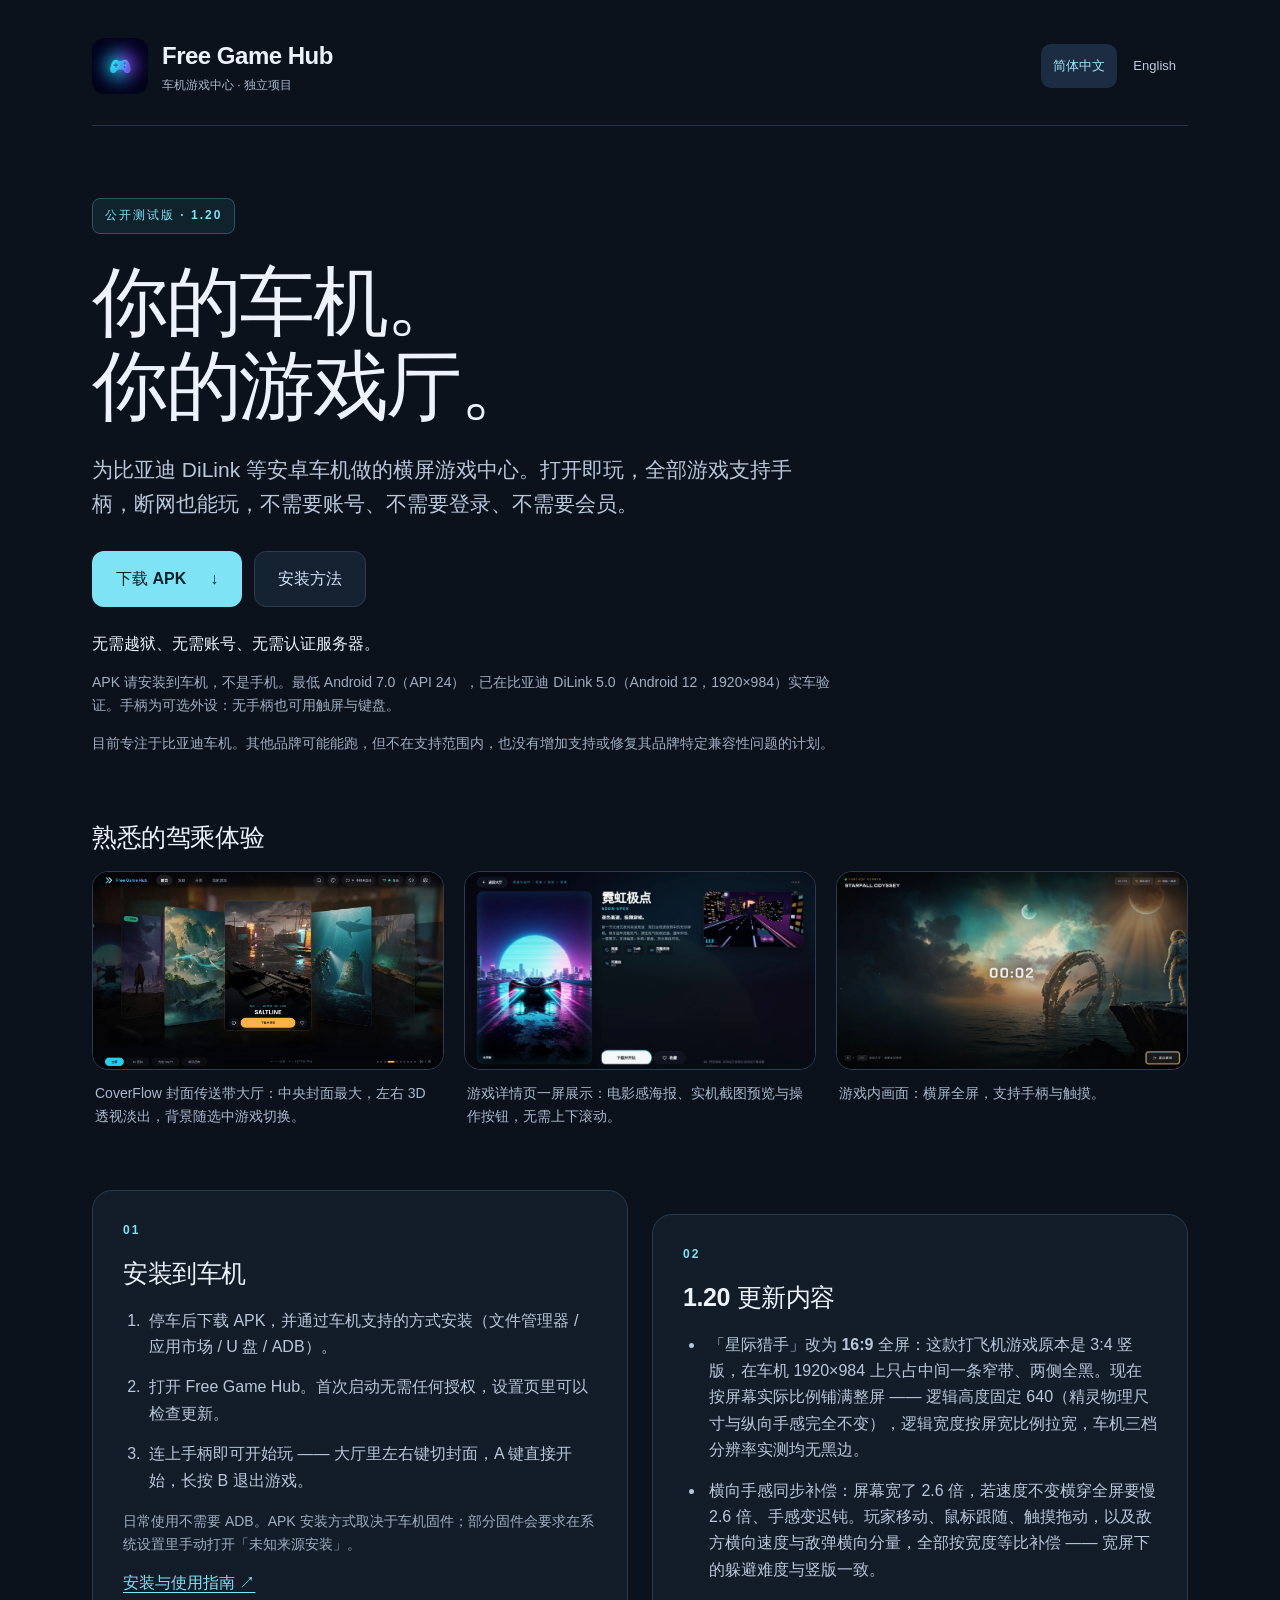
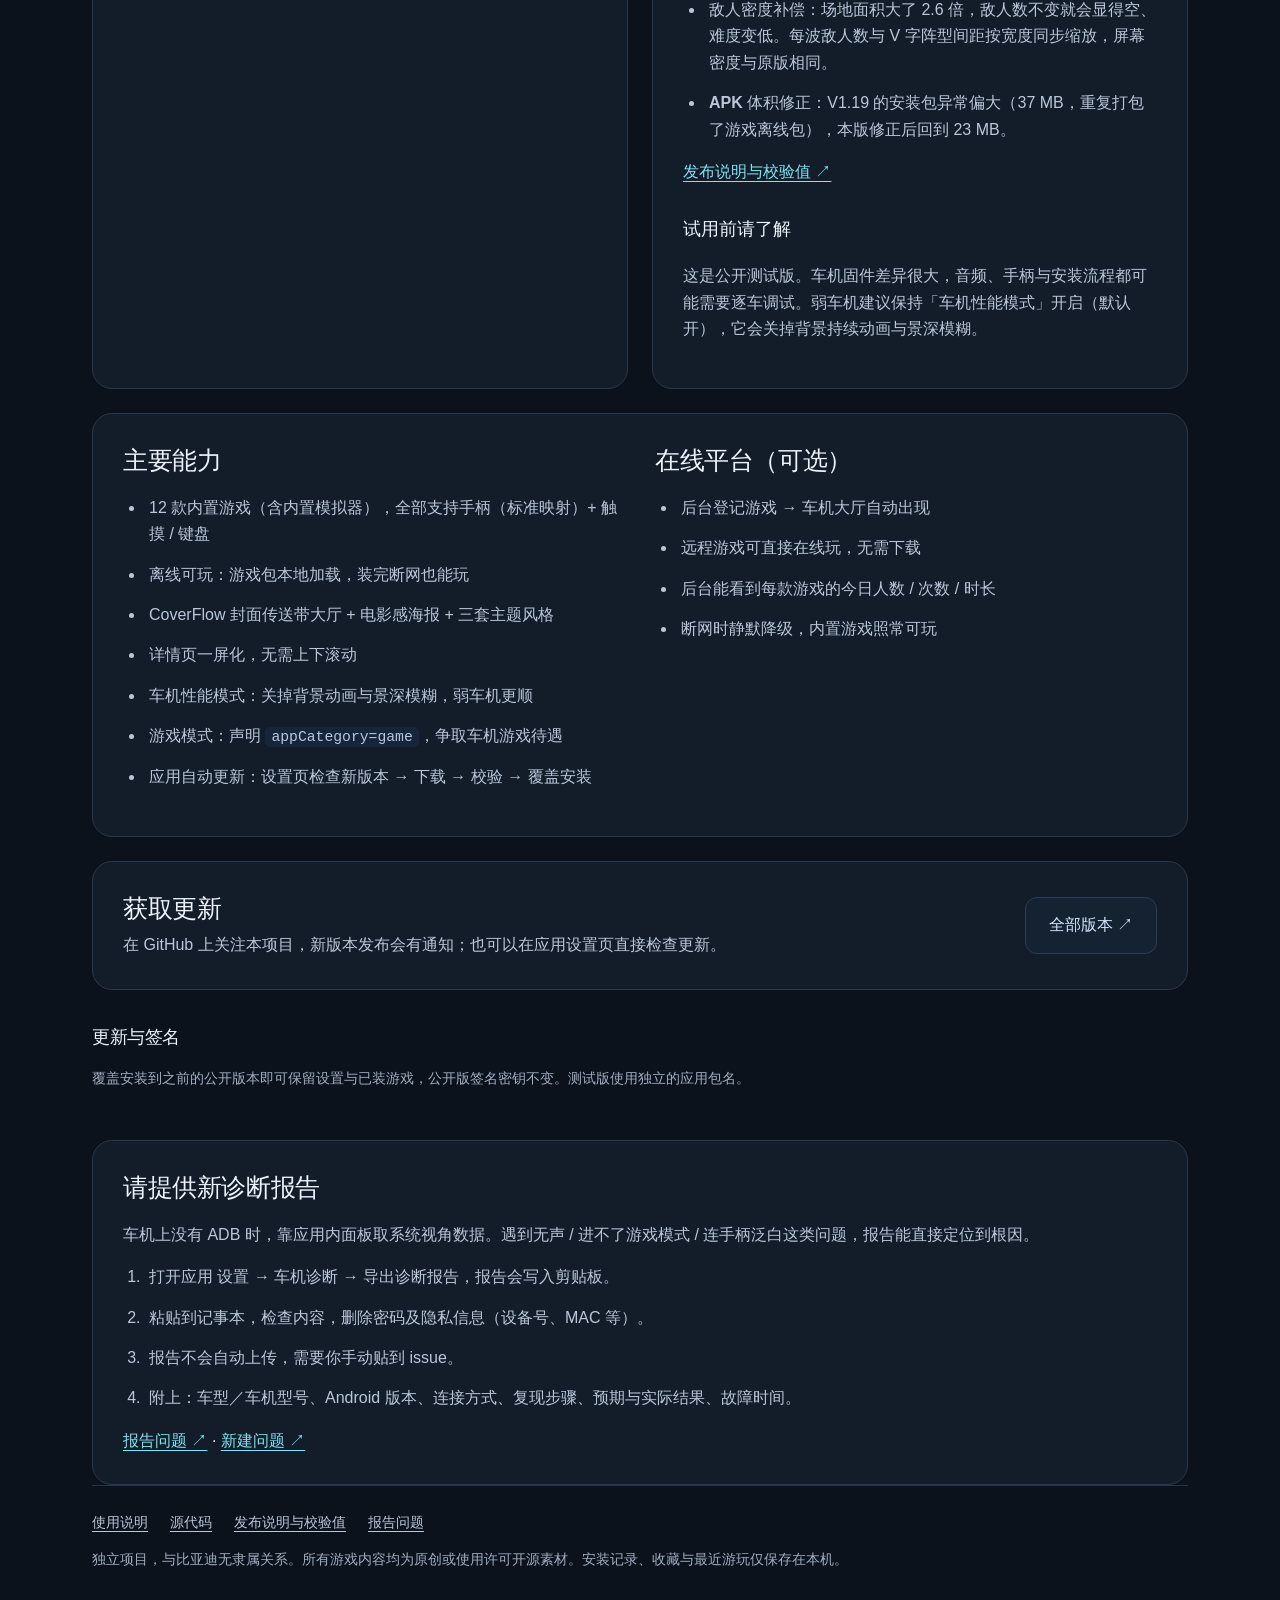
==== commit 1b07f0c6: "docs: V1.20 星际猎手改 16:9 全屏 + 横向手感与密度补偿 「星际猎手」原为 3:4 竖版打飞机，在车机 1920×984 上只占中间一条窄带、 两侧全黑。改为按屏幕实际比例铺满整屏。" ====
--- a/docs/index.html
+++ b/docs/index.html
@@ -30,7 +30,7 @@
 
 <section class="hero">
   <div class="meta">
-    <span class="badge">公开测试版 · <bdi id="ver">1.19</bdi></span>
+    <span class="badge">公开测试版 · <bdi id="ver">1.20</bdi></span>
   </div>
   <h1>你的车机。<br>你的游戏厅。</h1>
   <p class="intro">为比亚迪 DiLink 等安卓车机做的横屏游戏中心。打开即玩，全部游戏支持手柄，断网也能玩，不需要账号、不需要登录、不需要会员。</p>
@@ -76,18 +76,14 @@
 
   <section class="card">
     <span class="eyebrow">02</span>
-    <h2>1.19 更新内容</h2>
+    <h2>1.20 更新内容</h2>
     <ul>
-      <li><strong>内置模拟器</strong>：游戏厅新增「模拟器」卡片，内置 EmulatorJS 4.2.3 运行时与 NES / Game Boy / GBA 三个核心（FCEUmm、Gambatte、mGBA）。<strong>应用不含任何第三方游戏内容</strong> —— 你把自己拥有的 ROM 放进 <code>rom/</code> 目录或在后台直接投放就能玩；手柄 / 触摸 / 键盘全支持。</li>
-      <li><strong>后台投放 ROM</strong>：管理后台新增「投放模拟器 ROM」区，选一个 <code>.nes</code> / <code>.gb</code> / <code>.gba</code> 即可自动打包托管，服务端托管宿主后车机大厅刷新即出现该卡片。</li>
-      <li><strong>网页音频 PCM 中转不再卡顿</strong>：此前真车反馈「有声音但特别卡顿」，根因是采样率不匹配 —— 网页 AudioContext 是 48000Hz、原生播放端是 24000Hz。现把实际采样率随 PCM 一起传给原生，由原生做线性插值重采样（48k→24k，不在 JS 线程里做，弱车机友好），并在播放前攒够 150ms 再开播。</li>
-      <li><strong>「网页音频走媒体通道」开关真正生效</strong>：此前 MediaStreamDestination 建在一个独立的探测 context 里，游戏自己的 context 根本没接进去，那个开关等于没开过。现改为在每个游戏 context 内部建 destination 并覆写该 context 的 <code>destination</code>。</li>
-      <li><strong>启动白屏闪烁消除</strong>：WebView 默认背景为白，页面加载完成前会先闪一下白屏再进 Logo 页；现将 WebView 背景设为与应用主题一致的深色。</li>
-      <li><strong>大厅滑动性能优化</strong>：合成层由 10 个降到 1 个（只给中心卡与滑动中的卡留层），倒影去掉每帧重新光栅化的离屏合成。实测 1920×984 @1.5x、CPU 降速 4 倍下 60fps 满帧、零掉帧、零长任务。</li>
-      <li><strong>APK 瘦身 12.8MB</strong>：内置游戏的 zip 离线包与游戏本体是同一份内容的重复，而 Android WebView 不支持 Service Worker、内置游戏本就不必下载 —— 现在原生环境直接标为「已安装」，省一次下载也让 APK 不用重复打包。</li>
-      <li>新增游戏「黄金升降」：钩爪采矿玩法，60 秒一局，单键就能玩（原创）。诊断新增 WebView 图形能力与屏幕刷新率。</li>
+      <li><strong>「星际猎手」改为 16:9 全屏</strong>：这款打飞机游戏原本是 3:4 竖版，在车机 1920×984 上只占中间一条窄带、两侧全黑。现在按屏幕实际比例铺满整屏 —— 逻辑高度固定 640（精灵物理尺寸与纵向手感完全不变），逻辑宽度按屏宽比例拉宽，车机三档分辨率实测均无黑边。</li>
+      <li><strong>横向手感同步补偿</strong>：屏幕宽了 2.6 倍，若速度不变横穿全屏要慢 2.6 倍、手感变迟钝。玩家移动、鼠标跟随、触摸拖动，以及敌方横向速度与敌弹横向分量，全部按宽度等比补偿 —— 宽屏下的躲避难度与竖版一致。</li>
+      <li><strong>敌人密度补偿</strong>：场地面积大了 2.6 倍，敌人数不变就会显得空、难度变低。每波敌人数与 V 字阵型间距按宽度同步缩放，屏幕密度与原版相同。</li>
+      <li><strong>APK 体积修正</strong>：V1.19 的安装包异常偏大（37 MB，重复打包了游戏离线包），本版修正后回到 23 MB。</li>
     </ul>
-    <a href="https://github.com/hacksmo/free-game-hub/releases/tag/v1.19">发布说明与校验值 ↗</a>
+    <a href="https://github.com/hacksmo/free-game-hub/releases/tag/v1.20">发布说明与校验值 ↗</a>
     <h3>试用前请了解</h3>
     <p>这是公开测试版。车机固件差异很大，音频、手柄与安装流程都可能需要逐车调试。弱车机建议保持「车机性能模式」开启（默认开），它会关掉背景持续动画与景深模糊。</p>
   </section>
@@ -148,7 +144,7 @@
   <nav>
     <a href="https://github.com/hacksmo/free-game-hub/blob/main/README.md">使用说明</a>
     <a href="https://github.com/hacksmo/free-game-hub">源代码</a>
-    <a href="https://github.com/hacksmo/free-game-hub/releases/tag/v1.19">发布说明与校验值</a>
+    <a href="https://github.com/hacksmo/free-game-hub/releases/tag/v1.20">发布说明与校验值</a>
     <a href="https://github.com/hacksmo/free-game-hub/issues">报告问题</a>
   </nav>
   <p>独立项目，与比亚迪无隶属关系。所有游戏内容均为原创或使用许可开源素材。安装记录、收藏与最近游玩仅保存在本机。</p>
